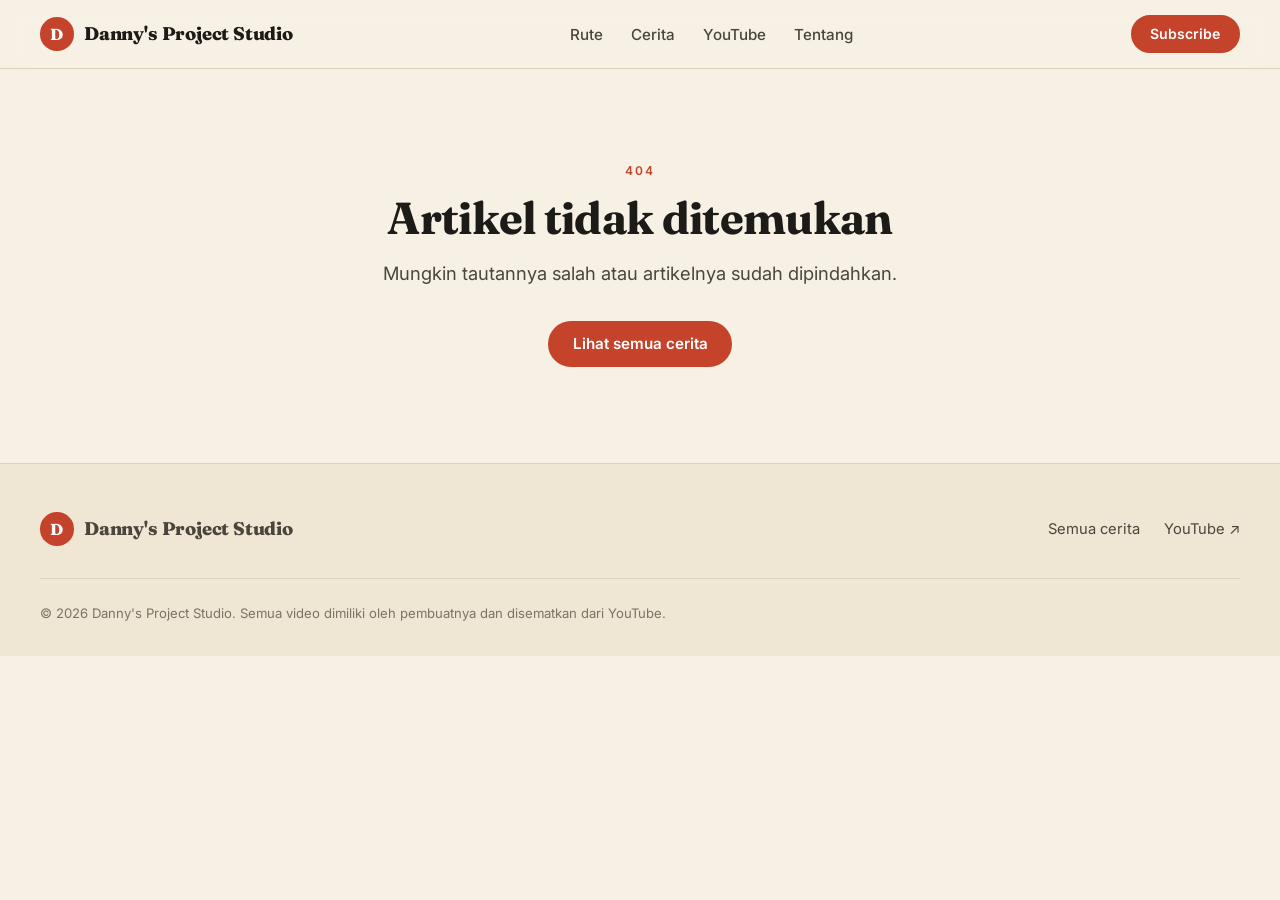
==== article.html @ 521af08e "Initial commit" ====
<!DOCTYPE html>
<html lang="id">
<head>
<meta charset="UTF-8">
<meta name="viewport" content="width=device-width, initial-scale=1.0">
<title>Artikel — Danny's Project Studio</title>
<meta name="description" content="Cerita perjalanan dari Danny's Project Studio.">
<meta property="og:type" content="article">
<meta property="og:title" content="Danny's Project Studio">
<meta property="og:description" content="Cerita perjalanan dari Danny's Project Studio.">
<meta property="og:image" content="">
<meta name="theme-color" content="#f7f1e5">
<link rel="preconnect" href="https://fonts.googleapis.com">
<link rel="preconnect" href="https://fonts.gstatic.com" crossorigin>
<link rel="stylesheet" href="https://fonts.googleapis.com/css2?family=Fraunces:ital,opsz,wght@0,9..144,400;0,9..144,600;0,9..144,700;0,9..144,800;1,9..144,600&family=Inter:wght@400;500;600&display=swap">
<link rel="stylesheet" href="assets/style.css">
</head>
<body data-page="article">

<header class="site-header">
  <div class="wrap nav">
    <a class="brand" href="index.html" aria-label="Danny's Project Studio, beranda">
      <span class="brand-mark">D</span>Danny's Project Studio
    </a>
    <button class="nav-toggle" type="button" aria-label="Buka menu" aria-expanded="false">
      <svg viewBox="0 0 24 24" fill="none" stroke="currentColor" stroke-width="2" stroke-linecap="round"><path d="M4 7h16M4 12h16M4 17h16"/></svg>
    </button>
    <ul class="nav-links">
      <li><a href="index.html#rute">Rute</a></li>
      <li><a href="index.html#cerita">Cerita</a></li>
      <li><a href="index.html#youtube">YouTube</a></li>
      <li><a href="index.html#tentang">Tentang</a></li>
    </ul>
    <a class="btn btn-primary nav-cta" href="https://www.youtube.com/@dannymamesahstudio?sub_confirmation=1" target="_blank" rel="noopener">Subscribe</a>
  </div>
</header>

<main id="article-root"></main>

<footer class="site-footer">
  <div class="wrap">
    <div class="footer-top">
      <a class="brand" href="index.html"><span class="brand-mark">D</span>Danny's Project Studio</a>
      <ul class="footer-links">
        <li><a href="index.html#cerita">Semua cerita</a></li>
        <li><a href="https://www.youtube.com/@dannymamesahstudio" target="_blank" rel="noopener">YouTube ↗</a></li>
      </ul>
    </div>
    <p class="footer-bottom">© <span id="year">2026</span> Danny's Project Studio. Semua video dimiliki oleh pembuatnya dan disematkan dari YouTube.</p>
  </div>
</footer>

<script src="assets/data.js"></script>
<script src="assets/app.js"></script>
</body>
</html>
---- assets/style.css ----
/* ============ TOKENS ============ */
:root {
  --paper: #f7f1e5;
  --paper-2: #efe6d3;
  --card: #fffaf0;
  --ink: #1d1b17;
  --ink-soft: #4b463d;
  --ink-mute: #7a7366;
  --line: #ddd2bb;
  --accent: #c4432a;
  --accent-dark: #9f321d;
  --teal: #1f4e4a;
  --radius: 14px;
  --shadow: 0 1px 2px rgba(40, 30, 10, .06), 0 12px 32px -12px rgba(40, 30, 10, .22);
  --serif: 'Fraunces', Georgia, serif;
  --sans: 'Inter', system-ui, -apple-system, 'Segoe UI', sans-serif;
  --ease: cubic-bezier(.22, 1, .36, 1);
}

* { margin: 0; padding: 0; box-sizing: border-box; }
html { scroll-behavior: smooth; }
body {
  background: var(--paper);
  color: var(--ink);
  font: 400 1rem/1.65 var(--sans);
  -webkit-font-smoothing: antialiased;
}
img { max-width: 100%; display: block; }
a { color: inherit; }
::selection { background: var(--accent); color: #fff; }
:focus-visible { outline: 3px solid var(--accent); outline-offset: 3px; border-radius: 4px; }

.wrap { width: min(1200px, 100% - 3rem); margin-inline: auto; }
.wrap-narrow { width: min(760px, 100% - 3rem); margin-inline: auto; }
.sr-only { position: absolute; width: 1px; height: 1px; overflow: hidden; clip: rect(0 0 0 0); white-space: nowrap; }

.eyebrow {
  font: 600 .75rem/1 var(--sans);
  letter-spacing: .18em;
  text-transform: uppercase;
  color: var(--accent);
}
.h-display {
  font: 800 clamp(2.4rem, 6.2vw, 4.8rem)/1.02 var(--serif);
  letter-spacing: -.02em;
}
.h-section {
  font: 700 clamp(1.8rem, 3.8vw, 2.8rem)/1.1 var(--serif);
  letter-spacing: -.015em;
}
.lead { font-size: 1.15rem; color: var(--ink-soft); max-width: 34rem; }

/* ============ BUTTONS ============ */
.btn {
  display: inline-flex; align-items: center; gap: .6rem;
  padding: .85rem 1.4rem;
  border-radius: 999px;
  font: 600 .95rem/1 var(--sans);
  text-decoration: none;
  border: 2px solid var(--ink);
  background: transparent; color: var(--ink);
  cursor: pointer;
  transition: background .25s var(--ease), color .25s var(--ease), border-color .25s var(--ease), transform .25s var(--ease);
}
.btn:hover { transform: translateY(-2px); }
.btn-primary { background: var(--accent); border-color: var(--accent); color: #fff; }
.btn-primary:hover { background: var(--accent-dark); border-color: var(--accent-dark); }
.btn-ghost:hover { background: var(--ink); color: var(--paper); }
.btn svg { width: 1.15em; height: 1.15em; flex: none; }

/* ============ HEADER ============ */
.site-header {
  position: sticky; top: 0; z-index: 50;
  background: color-mix(in srgb, var(--paper) 88%, transparent);
  backdrop-filter: blur(12px);
  border-bottom: 1px solid var(--line);
}
.nav { display: flex; align-items: center; justify-content: space-between; gap: 1rem; height: 4.25rem; }
.brand { display: flex; align-items: center; gap: .65rem; text-decoration: none; font: 800 1.15rem/1 var(--serif); letter-spacing: -.01em; }
.brand-mark {
  width: 2.1rem; height: 2.1rem; border-radius: 50%;
  background: var(--accent); color: #fff;
  display: grid; place-items: center;
  font: 800 1rem/1 var(--serif);
}
.nav-links { display: flex; align-items: center; gap: 1.75rem; list-style: none; }
.nav-links a { text-decoration: none; font-weight: 500; font-size: .95rem; color: var(--ink-soft); transition: color .2s; }
.nav-links a:hover { color: var(--accent); }
.nav-toggle { display: none; background: none; border: 0; padding: .5rem; cursor: pointer; color: var(--ink); }
.nav-toggle svg { width: 1.6rem; height: 1.6rem; }
.nav .btn { padding: .65rem 1.1rem; font-size: .88rem; }

@media (max-width: 820px) {
  .nav-toggle { display: block; }
  .nav .btn-primary.nav-cta { display: none; }
  .nav-links {
    position: absolute; top: 100%; left: 0; right: 0;
    flex-direction: column; align-items: stretch; gap: 0;
    background: var(--paper);
    border-bottom: 1px solid var(--line);
    padding: .5rem 1.5rem 1rem;
    display: none;
  }
  .nav-links.open { display: flex; }
  .nav-links a { display: block; padding: .85rem 0; border-bottom: 1px solid var(--line); }
  .nav-links li:last-child a { border: 0; }
}

/* ============ HERO ============ */
.hero { padding: clamp(2.5rem, 6vw, 5rem) 0 clamp(2.5rem, 5vw, 4rem); }
.hero-grid { display: grid; grid-template-columns: 1.05fr 1fr; gap: clamp(2rem, 5vw, 4.5rem); align-items: center; }
.hero h1 { margin: 1.1rem 0 1.4rem; }
.hero h1 em { font-style: italic; font-weight: 600; color: var(--accent); }
.hero-actions { display: flex; flex-wrap: wrap; gap: .85rem; margin-top: 2rem; }

.hero-card {
  position: relative; display: block; text-decoration: none;
  border-radius: 20px; overflow: hidden;
  box-shadow: var(--shadow);
  background: var(--ink);
  color: #fff;
}
.hero-card-img { aspect-ratio: 16 / 9; overflow: hidden; }
.hero-card img { width: 100%; height: 100%; object-fit: cover; transition: transform 1.2s var(--ease); }
.hero-card:hover img { transform: scale(1.05); }
.hero-card-body { padding: 1.4rem 1.6rem 1.6rem; }
.hero-card-body .tag { background: var(--accent); }
.hero-card-title { font: 700 clamp(1.3rem, 2.4vw, 1.75rem)/1.2 var(--serif); margin: .8rem 0 .5rem; }
.hero-card-meta { font-size: .85rem; opacity: .85; }
.hero-card .play { position: absolute; top: 1.25rem; right: 1.25rem; }
@media (max-width: 900px) {
  .hero-grid { grid-template-columns: 1fr; }
}

.play {
  width: 3.6rem; height: 3.6rem; border-radius: 50%;
  background: rgba(255,255,255,.94); color: var(--accent);
  display: grid; place-items: center;
  box-shadow: 0 6px 20px rgba(0,0,0,.3);
  transition: transform .3s var(--ease), background .3s;
}
.play svg { width: 1.4rem; height: 1.4rem; margin-left: 3px; }
a:hover > .play, .video-facade:hover .play, .card:hover .play { transform: scale(1.1); background: #fff; }

/* ============ MARQUEE ============ */
.marquee { border-block: 1px solid var(--line); background: var(--paper-2); overflow: hidden; padding: .9rem 0; }
.marquee-track { display: flex; gap: 2.5rem; width: max-content; animation: scroll 38s linear infinite; font: 600 1.05rem/1 var(--serif); font-style: italic; color: var(--ink-soft); }
.marquee-track span { display: inline-flex; align-items: center; gap: 2.5rem; white-space: nowrap; }
.marquee-track span::after { content: '✦'; color: var(--accent); font-style: normal; font-size: .8rem; }
@keyframes scroll { to { transform: translateX(-50%); } }

/* ============ SECTIONS ============ */
section { padding: clamp(3.5rem, 7vw, 6rem) 0; }
.section-head { display: flex; justify-content: space-between; align-items: flex-end; gap: 1.5rem; flex-wrap: wrap; margin-bottom: 2.5rem; }
.section-head .h-section { margin-top: .8rem; }
.section-head p { color: var(--ink-soft); max-width: 28rem; }

/* ============ ROUTES ============ */
.routes { display: grid; grid-template-columns: repeat(4, 1fr); gap: 1.1rem; }
.route {
  position: relative; border: 0; text-align: left; font: inherit; color: #fff;
  aspect-ratio: 3 / 4; border-radius: var(--radius); overflow: hidden;
  cursor: pointer; background: var(--ink); isolation: isolate;
}
.route img { position: absolute; inset: 0; width: 100%; height: 100%; object-fit: cover; z-index: -2; transition: transform .9s var(--ease); }
.route:hover img { transform: scale(1.07); }
.route::after { content: ''; position: absolute; inset: 0; z-index: -1; background: linear-gradient(to top, rgba(15,10,0,.94) 0%, rgba(15,10,0,.8) 32%, rgba(15,10,0,.05) 75%); }
.route-body { position: absolute; inset: auto 0 0 0; padding: 1.2rem; }
.route-count { font: 600 .72rem/1 var(--sans); letter-spacing: .14em; text-transform: uppercase; opacity: .85; }
.route-name { font: 700 1.5rem/1.1 var(--serif); margin: .4rem 0; }
.route-places { font-size: .88rem; opacity: .9; }
.route-blurb { font-size: .82rem; opacity: .75; margin-top: .5rem; max-height: 0; overflow: hidden; transition: max-height .4s var(--ease); }
.route:hover .route-blurb, .route:focus-visible .route-blurb { max-height: 6rem; }
@media (max-width: 960px) { .routes { grid-template-columns: repeat(2, 1fr); } }
@media (max-width: 480px) { .routes { grid-template-columns: 1fr; } .route { aspect-ratio: 16 / 10; } .route-blurb { max-height: 6rem; } }

/* ============ FILTERS ============ */
.filters { display: flex; flex-wrap: wrap; gap: .6rem; margin-bottom: 2rem; }
.chip {
  padding: .55rem 1.1rem; border-radius: 999px;
  border: 1.5px solid var(--line); background: transparent;
  font: 500 .9rem/1 var(--sans); color: var(--ink-soft); cursor: pointer;
  transition: all .2s var(--ease);
}
.chip:hover { border-color: var(--ink); color: var(--ink); }
.chip[aria-pressed="true"] { background: var(--ink); border-color: var(--ink); color: var(--paper); }

/* ============ CARDS ============ */
.grid { display: grid; grid-template-columns: repeat(3, 1fr); gap: 1.75rem 1.5rem; }
@media (max-width: 960px) { .grid { grid-template-columns: repeat(2, 1fr); } }
@media (max-width: 600px) { .grid { grid-template-columns: 1fr; } }

.card {
  display: flex; flex-direction: column; text-decoration: none;
  background: var(--card); border: 1px solid var(--line); border-radius: var(--radius);
  overflow: hidden;
  transition: transform .35s var(--ease), box-shadow .35s var(--ease);
}
.card:hover { transform: translateY(-5px); box-shadow: var(--shadow); }
.card-thumb { position: relative; aspect-ratio: 16 / 9; overflow: hidden; background: var(--paper-2); }
.card-thumb img { width: 100%; height: 100%; object-fit: cover; transition: transform .8s var(--ease); }
.card:hover .card-thumb img { transform: scale(1.06); }
.card-thumb .play { position: absolute; right: .9rem; bottom: .9rem; width: 2.8rem; height: 2.8rem; }
.card-thumb .play svg { width: 1.1rem; height: 1.1rem; }
.card-body { padding: 1.2rem 1.3rem 1.4rem; display: flex; flex-direction: column; gap: .6rem; flex: 1; }
.card-meta { display: flex; align-items: center; gap: .6rem; font-size: .8rem; color: var(--ink-mute); flex-wrap: wrap; }
.card-title { font: 700 1.2rem/1.25 var(--serif); letter-spacing: -.005em; }
.card:hover .card-title { color: var(--accent); }
.card-excerpt { font-size: .93rem; color: var(--ink-soft); display: -webkit-box; -webkit-line-clamp: 3; -webkit-box-orient: vertical; overflow: hidden; }
.card-more { margin-top: auto; padding-top: .4rem; font: 600 .88rem/1 var(--sans); color: var(--accent); }

.tag {
  display: inline-block; padding: .3rem .65rem; border-radius: 999px;
  font: 600 .68rem/1 var(--sans); letter-spacing: .1em; text-transform: uppercase;
  background: var(--teal); color: #fff;
}
.tag-soft { background: var(--paper-2); color: var(--ink-soft); }

.empty { color: var(--ink-mute); padding: 3rem 0; text-align: center; }

/* ============ YOUTUBE BAND ============ */
.yt-band { background: var(--teal); color: #f4efe1; }
.yt-band .eyebrow { color: #f0b9a6; }
.yt-grid { display: grid; grid-template-columns: 1fr 1.2fr; gap: clamp(2rem, 5vw, 4rem); align-items: center; }
.yt-grid p { color: #d3dcd6; margin: 1.1rem 0 1.8rem; max-width: 30rem; }
.yt-band .btn-ghost { border-color: #f4efe1; color: #f4efe1; }
.yt-band .btn-ghost:hover { background: #f4efe1; color: var(--teal); }
@media (max-width: 900px) { .yt-grid { grid-template-columns: 1fr; } }

/* ============ VIDEO FACADE ============ */
.video-wrap { border-radius: 16px; overflow: hidden; box-shadow: 0 20px 50px -20px rgba(0,0,0,.5); background: #000; aspect-ratio: 16 / 9; }
.video-facade { position: relative; width: 100%; height: 100%; border: 0; padding: 0; cursor: pointer; background: #000; display: block; }
.video-facade img { width: 100%; height: 100%; object-fit: cover; opacity: .92; transition: opacity .3s; }
.video-facade:hover img { opacity: 1; }
.video-facade .play { position: absolute; top: 50%; left: 50%; translate: -50% -50%; width: 4.6rem; height: 4.6rem; background: var(--accent); color: #fff; }
.video-facade:hover .play { background: var(--accent-dark); }
.video-wrap iframe { width: 100%; height: 100%; border: 0; display: block; }

/* ============ ABOUT ============ */
.about-grid { display: grid; grid-template-columns: 1fr 1.1fr; gap: clamp(2rem, 5vw, 4rem); align-items: start; }
.about-grid p { color: var(--ink-soft); margin-top: 1.2rem; }
.topics { display: flex; flex-wrap: wrap; gap: .6rem; margin-top: 1.8rem; }
.topics .tag { background: transparent; color: var(--ink); border: 1.5px solid var(--ink); padding: .5rem .9rem; font-size: .74rem; }
@media (max-width: 860px) { .about-grid { grid-template-columns: 1fr; } }

/* ============ FOOTER ============ */
.site-footer { border-top: 1px solid var(--line); background: var(--paper-2); padding: 3rem 0 2rem; font-size: .92rem; color: var(--ink-soft); }
.footer-top { display: flex; justify-content: space-between; align-items: center; gap: 1.5rem; flex-wrap: wrap; padding-bottom: 2rem; border-bottom: 1px solid var(--line); }
.footer-links { display: flex; gap: 1.5rem; list-style: none; flex-wrap: wrap; }
.footer-links a { text-decoration: none; }
.footer-links a:hover { color: var(--accent); }
.footer-bottom { padding-top: 1.5rem; font-size: .82rem; color: var(--ink-mute); }

/* ============ ARTICLE PAGE ============ */
.article-head { padding: clamp(2rem, 5vw, 3.5rem) 0 1.5rem; }
.crumbs { font-size: .85rem; color: var(--ink-mute); margin-bottom: 1.4rem; }
.crumbs a { text-decoration: none; }
.crumbs a:hover { color: var(--accent); }
.article-head h1 { font: 800 clamp(2rem, 5vw, 3.4rem)/1.08 var(--serif); letter-spacing: -.02em; margin: 1rem 0 1.2rem; }
.article-meta { display: flex; flex-wrap: wrap; align-items: center; gap: .6rem 1rem; font-size: .9rem; color: var(--ink-mute); }
.article-video { margin: 1.5rem auto 0; width: min(1000px, 100% - 3rem); }
.article-body { padding: 2.5rem 0 1rem; }
.article-body p { font-size: 1.12rem; line-height: 1.8; color: var(--ink-soft); margin-bottom: 1.4rem; }
.article-body p:first-child::first-letter {
  float: left; font: 800 4.2rem/.85 var(--serif); color: var(--accent);
  padding: .35rem .6rem 0 0;
}
.article-cta { margin: 2rem 0 0; padding: 1.6rem; background: var(--card); border: 1px solid var(--line); border-radius: var(--radius); display: flex; justify-content: space-between; align-items: center; gap: 1rem; flex-wrap: wrap; }
.article-cta strong { font: 700 1.15rem/1.3 var(--serif); display: block; }
.article-cta span { font-size: .9rem; color: var(--ink-mute); }

.pager { display: grid; grid-template-columns: 1fr 1fr; gap: 1rem; margin-top: 3rem; }
.pager a { display: block; padding: 1.1rem 1.3rem; border: 1px solid var(--line); border-radius: var(--radius); text-decoration: none; background: var(--card); transition: border-color .2s, transform .2s var(--ease); }
.pager a:hover { border-color: var(--accent); transform: translateY(-2px); }
.pager small { display: block; font: 600 .7rem/1 var(--sans); letter-spacing: .14em; text-transform: uppercase; color: var(--ink-mute); margin-bottom: .45rem; }
.pager strong { font: 700 1rem/1.3 var(--serif); }
.pager .next { text-align: right; grid-column: 2; }
@media (max-width: 600px) { .pager { grid-template-columns: 1fr; } .pager .next { grid-column: 1; } }

/* ============ REVEAL ============ */
.reveal { opacity: 0; transform: translateY(24px); transition: opacity .8s var(--ease), transform .8s var(--ease); }
.reveal.in { opacity: 1; transform: none; }

@media (prefers-reduced-motion: reduce) {
  html { scroll-behavior: auto; }
  *, *::before, *::after { animation: none !important; transition-duration: .01ms !important; }
  .reveal { opacity: 1; transform: none; }
}
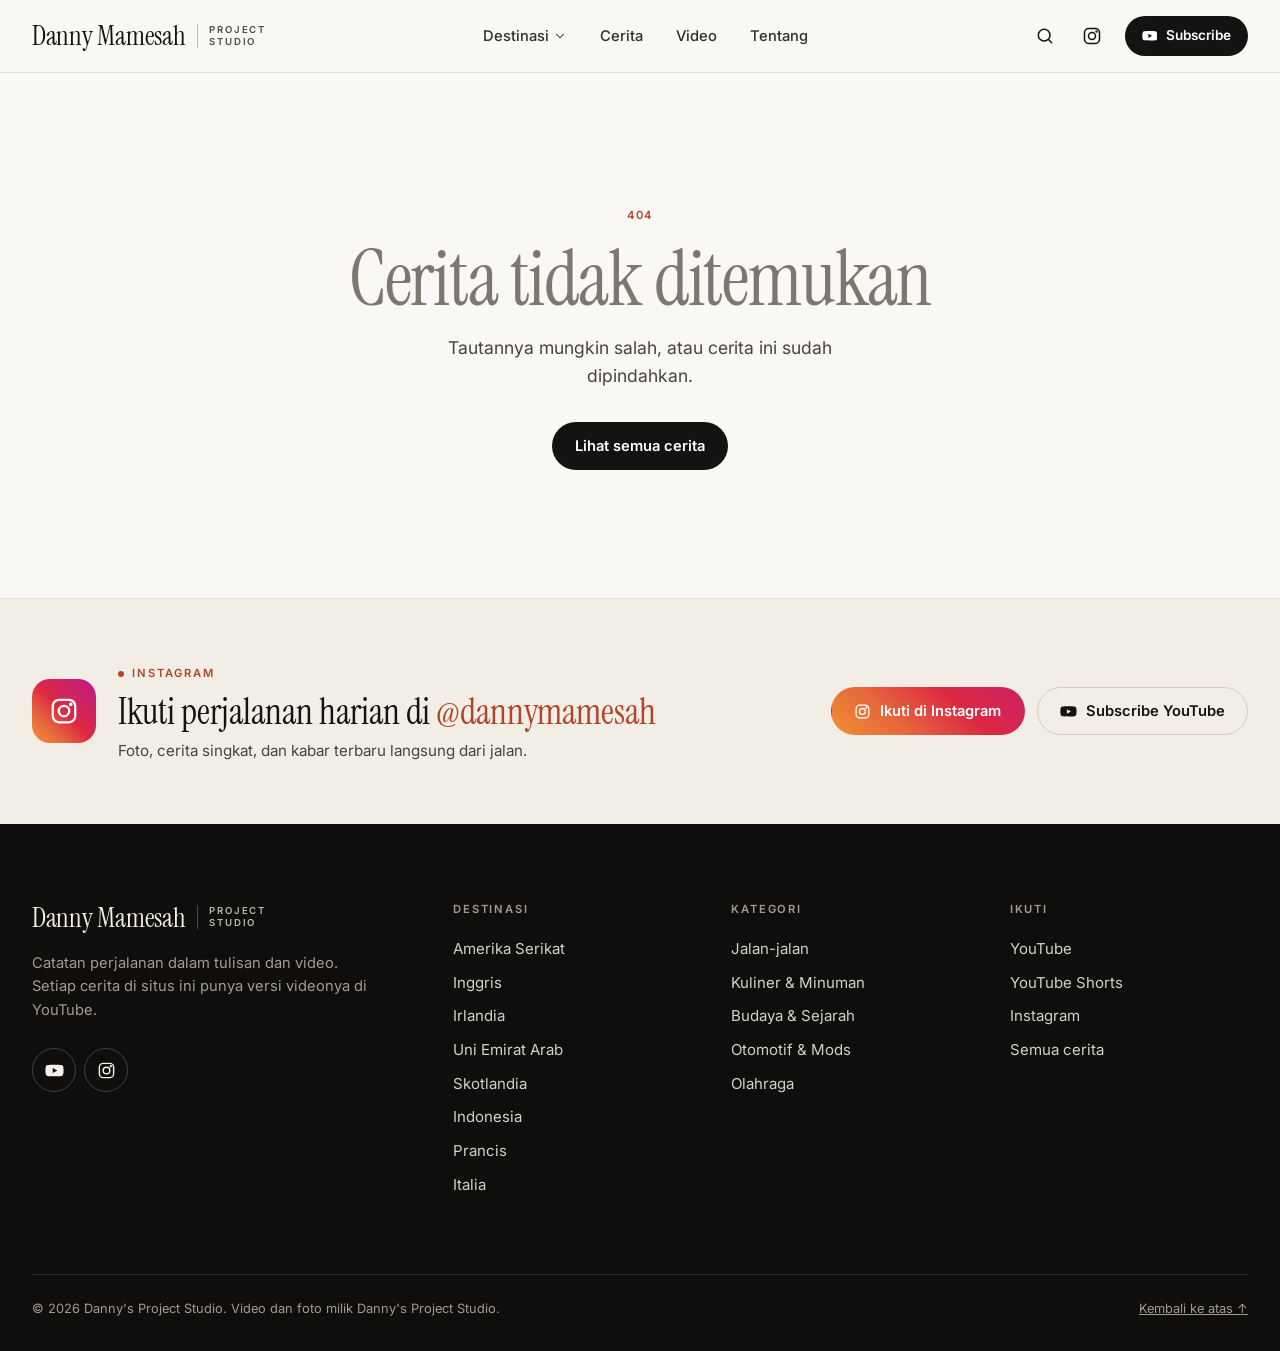
==== commit 60939cb5: "gasss" ====
--- a/article.html
+++ b/article.html
@@ -2,54 +2,28 @@
 <html lang="id">
 <head>
 <meta charset="UTF-8">
-<meta name="viewport" content="width=device-width, initial-scale=1.0">
-<title>Artikel — Danny's Project Studio</title>
-<meta name="description" content="Cerita perjalanan dari Danny's Project Studio.">
+<meta name="viewport" content="width=device-width, initial-scale=1">
+<title>Cerita · Danny Mamesah</title>
+<meta name="description" content="Cerita perjalanan Danny Mamesah.">
 <meta property="og:type" content="article">
-<meta property="og:title" content="Danny's Project Studio">
-<meta property="og:description" content="Cerita perjalanan dari Danny's Project Studio.">
+<meta property="og:site_name" content="Danny Mamesah">
+<meta property="og:title" content="Danny Mamesah">
+<meta property="og:description" content="Cerita perjalanan Danny Mamesah.">
 <meta property="og:image" content="">
-<meta name="theme-color" content="#f7f1e5">
+<meta name="twitter:card" content="summary_large_image">
+<meta name="theme-color" content="#faf8f4">
+<link rel="icon" href="assets/favicon.svg" type="image/svg+xml">
 <link rel="preconnect" href="https://fonts.googleapis.com">
 <link rel="preconnect" href="https://fonts.gstatic.com" crossorigin>
-<link rel="stylesheet" href="https://fonts.googleapis.com/css2?family=Fraunces:ital,opsz,wght@0,9..144,400;0,9..144,600;0,9..144,700;0,9..144,800;1,9..144,600&family=Inter:wght@400;500;600&display=swap">
+<link rel="preconnect" href="https://i.ytimg.com">
+<link rel="stylesheet" href="https://fonts.googleapis.com/css2?family=Instrument+Serif:ital@0;1&family=Inter:wght@400;500;600;700&family=Newsreader:ital,opsz,wght@0,6..72,400;0,6..72,500;1,6..72,400&display=swap">
 <link rel="stylesheet" href="assets/style.css">
 </head>
-<body data-page="article">
-
-<header class="site-header">
-  <div class="wrap nav">
-    <a class="brand" href="index.html" aria-label="Danny's Project Studio, beranda">
-      <span class="brand-mark">D</span>Danny's Project Studio
-    </a>
-    <button class="nav-toggle" type="button" aria-label="Buka menu" aria-expanded="false">
-      <svg viewBox="0 0 24 24" fill="none" stroke="currentColor" stroke-width="2" stroke-linecap="round"><path d="M4 7h16M4 12h16M4 17h16"/></svg>
-    </button>
-    <ul class="nav-links">
-      <li><a href="index.html#rute">Rute</a></li>
-      <li><a href="index.html#cerita">Cerita</a></li>
-      <li><a href="index.html#youtube">YouTube</a></li>
-      <li><a href="index.html#tentang">Tentang</a></li>
-    </ul>
-    <a class="btn btn-primary nav-cta" href="https://www.youtube.com/@dannymamesahstudio?sub_confirmation=1" target="_blank" rel="noopener">Subscribe</a>
-  </div>
-</header>
-
-<main id="article-root"></main>
-
-<footer class="site-footer">
-  <div class="wrap">
-    <div class="footer-top">
-      <a class="brand" href="index.html"><span class="brand-mark">D</span>Danny's Project Studio</a>
-      <ul class="footer-links">
-        <li><a href="index.html#cerita">Semua cerita</a></li>
-        <li><a href="https://www.youtube.com/@dannymamesahstudio" target="_blank" rel="noopener">YouTube ↗</a></li>
-      </ul>
-    </div>
-    <p class="footer-bottom">© <span id="year">2026</span> Danny's Project Studio. Semua video dimiliki oleh pembuatnya dan disematkan dari YouTube.</p>
-  </div>
-</footer>
-
+<body data-page="article" id="top">
+<header id="site-header" class="site-header"></header>
+<main id="main"></main>
+<footer id="site-footer"></footer>
+<noscript><p style="padding:2rem;text-align:center">Situs ini membutuhkan JavaScript untuk menampilkan cerita dan video.</p></noscript>
 <script src="assets/data.js"></script>
 <script src="assets/app.js"></script>
 </body>
--- a/assets/style.css
+++ b/assets/style.css
@@ -1,284 +1,681 @@
-/* ============ TOKENS ============ */
+/* =====================================================================
+   Danny Mamesah · Project Studio — design system
+   ===================================================================== */
+
 :root {
-  --paper: #f7f1e5;
-  --paper-2: #efe6d3;
-  --card: #fffaf0;
-  --ink: #1d1b17;
-  --ink-soft: #4b463d;
-  --ink-mute: #7a7366;
-  --line: #ddd2bb;
-  --accent: #c4432a;
-  --accent-dark: #9f321d;
-  --teal: #1f4e4a;
-  --radius: 14px;
-  --shadow: 0 1px 2px rgba(40, 30, 10, .06), 0 12px 32px -12px rgba(40, 30, 10, .22);
-  --serif: 'Fraunces', Georgia, serif;
-  --sans: 'Inter', system-ui, -apple-system, 'Segoe UI', sans-serif;
+  --bg: #faf8f4;
+  --bg-2: #f2eee6;
+  --surface: #ffffff;
+  --ink: #141311;
+  --ink-2: #47443f;
+  --ink-3: #7c7870;
+  --line: #e6e1d7;
+  --line-2: #d5cfc2;
+  --accent: #b3432a;
+  --accent-ink: #8f331f;
+  --night: #0f0e0d;
+  --night-2: #1b1a18;
+  --night-ink: #f3f0e9;
+  --night-mute: #a19c92;
+
+  --display: 'Instrument Serif', 'Times New Roman', serif;
+  --text-serif: 'Newsreader', Georgia, serif;
+  --sans: 'Inter', system-ui, -apple-system, 'Segoe UI', Roboto, sans-serif;
+
+  --maxw: 1240px;
+  --gutter: clamp(1rem, 4vw, 2rem);
+  --edge: max(var(--gutter), calc((100% - var(--maxw)) / 2));
+  --r: 14px;
+  --r-sm: 10px;
+  --header-h: 72px;
   --ease: cubic-bezier(.22, 1, .36, 1);
-}
-
-* { margin: 0; padding: 0; box-sizing: border-box; }
-html { scroll-behavior: smooth; }
+  --shadow-lg: 0 24px 60px -24px rgba(20, 16, 8, .35);
+  color-scheme: light;
+}
+
+*, *::before, *::after { box-sizing: border-box; margin: 0; padding: 0; }
+html { scroll-behavior: smooth; -webkit-text-size-adjust: 100%; }
 body {
-  background: var(--paper);
+  background: var(--bg);
   color: var(--ink);
-  font: 400 1rem/1.65 var(--sans);
+  font: 400 1rem/1.6 var(--sans);
   -webkit-font-smoothing: antialiased;
-}
-img { max-width: 100%; display: block; }
+  text-rendering: optimizeLegibility;
+  overflow-x: hidden;
+}
+img { display: block; max-width: 100%; }
 a { color: inherit; }
+button { font: inherit; color: inherit; }
+ul { list-style: none; }
 ::selection { background: var(--accent); color: #fff; }
-:focus-visible { outline: 3px solid var(--accent); outline-offset: 3px; border-radius: 4px; }
-
-.wrap { width: min(1200px, 100% - 3rem); margin-inline: auto; }
-.wrap-narrow { width: min(760px, 100% - 3rem); margin-inline: auto; }
+:focus-visible { outline: 2px solid var(--accent); outline-offset: 3px; border-radius: 6px; }
+
+.wrap { width: min(var(--maxw), 100% - 2 * var(--gutter)); margin-inline: auto; }
 .sr-only { position: absolute; width: 1px; height: 1px; overflow: hidden; clip: rect(0 0 0 0); white-space: nowrap; }
-
-.eyebrow {
-  font: 600 .75rem/1 var(--sans);
-  letter-spacing: .18em;
-  text-transform: uppercase;
+.skip-link {
+  position: absolute; left: 1rem; top: -100px; z-index: 100;
+  background: var(--ink); color: #fff; padding: .7rem 1rem; border-radius: 8px; text-decoration: none;
+}
+.skip-link:focus { top: 1rem; }
+.icon { width: 1.15em; height: 1.15em; flex: none; }
+
+/* ---------- type ---------- */
+.kicker {
+  display: inline-flex; align-items: center; gap: .5rem;
+  font: 600 .7rem/1 var(--sans);
+  letter-spacing: .16em; text-transform: uppercase;
   color: var(--accent);
-}
-.h-display {
-  font: 800 clamp(2.4rem, 6.2vw, 4.8rem)/1.02 var(--serif);
-  letter-spacing: -.02em;
-}
-.h-section {
-  font: 700 clamp(1.8rem, 3.8vw, 2.8rem)/1.1 var(--serif);
-  letter-spacing: -.015em;
-}
-.lead { font-size: 1.15rem; color: var(--ink-soft); max-width: 34rem; }
-
-/* ============ BUTTONS ============ */
+  text-decoration: none;
+}
+.kicker-dot::before { content: ''; width: 6px; height: 6px; border-radius: 50%; background: currentColor; }
+.section-title {
+  font: 400 clamp(2.1rem, 4.2vw, 3.5rem)/1.02 var(--display);
+  letter-spacing: -.01em;
+  text-wrap: balance;
+}
+.section-title em { font-style: italic; color: var(--accent); }
+.lede { font-size: 1.1rem; line-height: 1.6; color: var(--ink-2); }
+.meta {
+  display: flex; flex-wrap: wrap; align-items: center; gap: .3rem .55rem;
+  font-size: .8rem; color: var(--ink-3);
+}
+.meta .dot::before { content: '·'; }
+
+/* ---------- buttons ---------- */
 .btn {
-  display: inline-flex; align-items: center; gap: .6rem;
-  padding: .85rem 1.4rem;
-  border-radius: 999px;
-  font: 600 .95rem/1 var(--sans);
-  text-decoration: none;
-  border: 2px solid var(--ink);
-  background: transparent; color: var(--ink);
-  cursor: pointer;
-  transition: background .25s var(--ease), color .25s var(--ease), border-color .25s var(--ease), transform .25s var(--ease);
-}
-.btn:hover { transform: translateY(-2px); }
-.btn-primary { background: var(--accent); border-color: var(--accent); color: #fff; }
-.btn-primary:hover { background: var(--accent-dark); border-color: var(--accent-dark); }
-.btn-ghost:hover { background: var(--ink); color: var(--paper); }
-.btn svg { width: 1.15em; height: 1.15em; flex: none; }
-
-/* ============ HEADER ============ */
+  display: inline-flex; align-items: center; justify-content: center; gap: .55rem;
+  height: 48px; padding: 0 1.4rem;
+  border-radius: 999px; border: 1px solid transparent;
+  font: 600 .92rem/1 var(--sans);
+  text-decoration: none; white-space: nowrap; cursor: pointer;
+  transition: background-color .25s var(--ease), color .25s var(--ease), border-color .25s var(--ease), transform .25s var(--ease);
+}
+.btn:active { transform: translateY(1px); }
+.btn-sm { height: 40px; padding: 0 1rem; font-size: .85rem; }
+.btn-dark { background: var(--ink); color: #fff; }
+.btn-dark:hover { background: var(--accent); }
+.btn-light { background: #fff; color: var(--ink); }
+.btn-light:hover { background: #ece6da; }
+.btn-outline { border-color: var(--line-2); background: transparent; color: var(--ink); }
+.btn-outline:hover { border-color: var(--ink); }
+.btn-outline-light { border-color: rgba(255,255,255,.45); color: #fff; background: rgba(255,255,255,.04); }
+.btn-outline-light:hover { background: rgba(255,255,255,.14); border-color: #fff; }
+.btn-yt { background: #e62117; color: #fff; }
+.btn-yt:hover { background: #c4150c; }
+.btn-block { width: 100%; }
+.btn-ig { color: #fff; background: linear-gradient(45deg, #f09433 0%, #e6683c 25%, #dc2743 50%, #cc2366 75%, #bc1888 100%); background-size: 140% 140%; background-position: 0 50%; transition: background-position .4s var(--ease), transform .25s var(--ease); }
+.btn-ig:hover { background-position: 100% 50%; }
+
+.icon-btn {
+  width: 42px; height: 42px; border-radius: 50%;
+  display: inline-grid; place-items: center;
+  background: transparent; border: 1px solid transparent; cursor: pointer;
+  transition: background-color .2s, border-color .2s;
+}
+.icon-btn:hover { background: color-mix(in srgb, currentColor 9%, transparent); }
+.icon-btn .icon { width: 20px; height: 20px; }
+
+.link-arrow {
+  display: inline-flex; align-items: center; gap: .45rem;
+  font: 600 .9rem/1 var(--sans); text-decoration: none; white-space: nowrap;
+}
+.link-arrow .icon { transition: transform .3s var(--ease); }
+.link-arrow:hover .icon { transform: translateX(4px); }
+
+/* ---------- header ---------- */
 .site-header {
-  position: sticky; top: 0; z-index: 50;
-  background: color-mix(in srgb, var(--paper) 88%, transparent);
-  backdrop-filter: blur(12px);
+  position: sticky; top: 0; z-index: 60;
+  color: var(--ink);
+  background: rgba(250, 248, 244, .9);
+  -webkit-backdrop-filter: saturate(1.4) blur(14px);
+  backdrop-filter: saturate(1.4) blur(14px);
   border-bottom: 1px solid var(--line);
-}
-.nav { display: flex; align-items: center; justify-content: space-between; gap: 1rem; height: 4.25rem; }
-.brand { display: flex; align-items: center; gap: .65rem; text-decoration: none; font: 800 1.15rem/1 var(--serif); letter-spacing: -.01em; }
-.brand-mark {
-  width: 2.1rem; height: 2.1rem; border-radius: 50%;
-  background: var(--accent); color: #fff;
-  display: grid; place-items: center;
-  font: 800 1rem/1 var(--serif);
-}
-.nav-links { display: flex; align-items: center; gap: 1.75rem; list-style: none; }
-.nav-links a { text-decoration: none; font-weight: 500; font-size: .95rem; color: var(--ink-soft); transition: color .2s; }
-.nav-links a:hover { color: var(--accent); }
-.nav-toggle { display: none; background: none; border: 0; padding: .5rem; cursor: pointer; color: var(--ink); }
-.nav-toggle svg { width: 1.6rem; height: 1.6rem; }
-.nav .btn { padding: .65rem 1.1rem; font-size: .88rem; }
-
-@media (max-width: 820px) {
-  .nav-toggle { display: block; }
-  .nav .btn-primary.nav-cta { display: none; }
-  .nav-links {
-    position: absolute; top: 100%; left: 0; right: 0;
-    flex-direction: column; align-items: stretch; gap: 0;
-    background: var(--paper);
-    border-bottom: 1px solid var(--line);
-    padding: .5rem 1.5rem 1rem;
-    display: none;
-  }
-  .nav-links.open { display: flex; }
-  .nav-links a { display: block; padding: .85rem 0; border-bottom: 1px solid var(--line); }
-  .nav-links li:last-child a { border: 0; }
-}
-
-/* ============ HERO ============ */
-.hero { padding: clamp(2.5rem, 6vw, 5rem) 0 clamp(2.5rem, 5vw, 4rem); }
-.hero-grid { display: grid; grid-template-columns: 1.05fr 1fr; gap: clamp(2rem, 5vw, 4.5rem); align-items: center; }
-.hero h1 { margin: 1.1rem 0 1.4rem; }
-.hero h1 em { font-style: italic; font-weight: 600; color: var(--accent); }
-.hero-actions { display: flex; flex-wrap: wrap; gap: .85rem; margin-top: 2rem; }
-
-.hero-card {
-  position: relative; display: block; text-decoration: none;
-  border-radius: 20px; overflow: hidden;
-  box-shadow: var(--shadow);
-  background: var(--ink);
-  color: #fff;
-}
-.hero-card-img { aspect-ratio: 16 / 9; overflow: hidden; }
-.hero-card img { width: 100%; height: 100%; object-fit: cover; transition: transform 1.2s var(--ease); }
-.hero-card:hover img { transform: scale(1.05); }
-.hero-card-body { padding: 1.4rem 1.6rem 1.6rem; }
-.hero-card-body .tag { background: var(--accent); }
-.hero-card-title { font: 700 clamp(1.3rem, 2.4vw, 1.75rem)/1.2 var(--serif); margin: .8rem 0 .5rem; }
-.hero-card-meta { font-size: .85rem; opacity: .85; }
-.hero-card .play { position: absolute; top: 1.25rem; right: 1.25rem; }
+  transition: background-color .35s var(--ease), color .35s var(--ease), border-color .35s var(--ease);
+}
+.site-header.is-overlay { position: fixed; left: 0; right: 0; background: transparent; border-color: transparent; color: #fff; -webkit-backdrop-filter: none; backdrop-filter: none; }
+.site-header.is-overlay::before {
+  content: ''; position: absolute; inset: 0 0 -48px; z-index: -1; pointer-events: none;
+  background: linear-gradient(rgba(0,0,0,.5), transparent);
+  transition: opacity .35s;
+}
+.site-header.is-overlay.is-solid {
+  background: rgba(250, 248, 244, .92); color: var(--ink); border-color: var(--line);
+  -webkit-backdrop-filter: saturate(1.4) blur(14px); backdrop-filter: saturate(1.4) blur(14px);
+}
+.site-header.is-overlay.is-solid::before { opacity: 0; }
+
+.header-inner { display: flex; align-items: center; gap: 1.5rem; height: var(--header-h); }
+.wordmark { display: inline-flex; align-items: center; gap: .7rem; text-decoration: none; color: inherit; flex: none; }
+.wordmark-name { font: 400 1.7rem/1 var(--display); letter-spacing: -.01em; }
+.wordmark-tag {
+  font: 600 .6rem/1.25 var(--sans); letter-spacing: .2em; text-transform: uppercase;
+  padding-left: .7rem; border-left: 1px solid color-mix(in srgb, currentColor 35%, transparent);
+  opacity: .75;
+}
+
+.main-nav { flex: 1; display: flex; justify-content: center; }
+.main-nav > ul { display: flex; gap: .15rem; }
+.nav-link {
+  display: inline-flex; align-items: center; gap: .3rem;
+  height: 40px; padding: 0 .95rem; border-radius: 999px;
+  font: 500 .92rem/1 var(--sans); text-decoration: none;
+  background: none; border: 0; cursor: pointer; opacity: .88;
+  transition: background-color .2s, opacity .2s;
+}
+.nav-link:hover, .nav-link[aria-expanded="true"] { opacity: 1; background: color-mix(in srgb, currentColor 9%, transparent); }
+.nav-link .icon { width: 14px; height: 14px; transition: transform .25s var(--ease); }
+.nav-link[aria-expanded="true"] .icon { transform: rotate(180deg); }
+
+.has-menu { position: relative; }
+.mega {
+  position: absolute; top: calc(100% + 12px); left: 50%;
+  width: 600px; padding: .75rem;
+  background: var(--surface); color: var(--ink);
+  border: 1px solid var(--line); border-radius: 18px; box-shadow: var(--shadow-lg);
+  display: grid; grid-template-columns: 1fr 1fr; gap: .15rem;
+  opacity: 0; visibility: hidden; transform: translate(-50%, 8px);
+  transition: opacity .25s var(--ease), transform .25s var(--ease), visibility .25s;
+}
+.mega::before { content: ''; position: absolute; left: 0; right: 0; top: -14px; height: 14px; }
+.has-menu.open .mega { opacity: 1; visibility: visible; transform: translate(-50%, 0); }
+.mega-item { display: flex; align-items: center; gap: .8rem; padding: .55rem; border-radius: 12px; text-decoration: none; transition: background-color .2s; }
+.mega-item:hover { background: var(--bg-2); }
+.mega-item img { width: 48px; height: 48px; border-radius: 10px; object-fit: cover; flex: none; background: var(--bg-2); }
+.mega-item strong { display: block; font: 600 .92rem/1.2 var(--sans); }
+.mega-item span { font-size: .78rem; color: var(--ink-3); }
+.mega-foot { grid-column: 1 / -1; display: flex; justify-content: space-between; align-items: center; margin-top: .4rem; padding: .85rem .6rem .35rem; border-top: 1px solid var(--line); font-size: .85rem; color: var(--ink-3); }
+
+.header-actions { display: flex; align-items: center; gap: .35rem; flex: none; }
+.header-actions .btn-sub { margin-left: .35rem; }
+.site-header.is-overlay:not(.is-solid) .btn-sub { background: #fff; color: var(--ink); }
+.site-header.is-overlay:not(.is-solid) .btn-sub:hover { background: #ece6da; }
+.menu-btn { display: none; }
+
+@media (max-width: 960px) {
+  .main-nav { display: none; }
+  .menu-btn { display: inline-grid; }
+  .header-actions { margin-left: auto; }
+}
+@media (max-width: 560px) {
+  .header-actions .btn-sub, .header-actions .ig-link { display: none; }
+  .wordmark-tag { display: none; }
+  .wordmark-name { font-size: 1.55rem; }
+}
+
+/* ---------- media (images) ---------- */
+.media { position: relative; overflow: hidden; background: #1e1c19; isolation: isolate; }
+.media-img { width: 100%; height: 100%; object-fit: cover; transition: transform 1.1s var(--ease); }
+.media.is-v .media-bg {
+  position: absolute; inset: 0; width: 100%; height: 100%; object-fit: cover; z-index: -1;
+  transform: scale(3.4); filter: blur(22px) brightness(.62) saturate(1.2);
+}
+.media.is-v .media-img { width: auto; height: 100%; aspect-ratio: 9 / 16; margin-inline: auto; }
+/* crop the channel watermark (top-right) out of YouTube stills */
+.media.is-still .media-img { transform: scale(1.12); transform-origin: 0 100%; }
+.card:hover .media.is-still .media-img,
+.story-lead:hover .media.is-still .media-img,
+.story-row:hover .media.is-still .media-img { transform: scale(1.17); }
+.facade .media.is-still .media-img, .pl-item .media.is-still .media-img { transform: scale(1.18); }
+.badge-time {
+  position: absolute; right: .65rem; bottom: .65rem; z-index: 2;
+  display: inline-flex; align-items: center; gap: .3rem;
+  padding: .35rem .5rem .35rem .45rem; border-radius: 6px;
+  background: rgba(10, 9, 8, .72); color: #fff;
+  font: 600 .72rem/1 var(--sans); letter-spacing: .02em;
+  -webkit-backdrop-filter: blur(4px); backdrop-filter: blur(4px);
+}
+.badge-time .icon { width: 10px; height: 10px; }
+
+/* ---------- hero ---------- */
+.hero {
+  position: relative; isolation: isolate; overflow: hidden;
+  min-height: min(94vh, 900px);
+  display: flex; align-items: flex-end;
+  background: var(--night); color: #fff;
+}
+.hero-media { position: absolute; inset: 0; z-index: -2; }
+.hero-media img { width: 100%; height: 100%; object-fit: cover; animation: hero-zoom 14s var(--ease) both; }
+@keyframes hero-zoom { from { transform: scale(1.08); } to { transform: scale(1); } }
+.hero-media.is-still img { transform: scale(1.22); transform-origin: 12% 100%; animation-name: hero-zoom-still; }
+@keyframes hero-zoom-still { from { transform: scale(1.3); } to { transform: scale(1.22); } }
+.hero::after {
+  content: ''; position: absolute; inset: 0; z-index: -1;
+  background:
+    linear-gradient(to top, rgba(10, 8, 5, .9) 0%, rgba(10, 8, 5, .5) 38%, rgba(10, 8, 5, .08) 68%),
+    linear-gradient(to right, rgba(10, 8, 5, .45), transparent 60%);
+}
+.hero-content { padding: calc(var(--header-h) + 4rem) 0 clamp(3rem, 7vh, 5rem); }
+.hero-inner { max-width: 840px; }
+.hero .kicker { color: #fff; opacity: .9; }
+.hero .kicker-dot::before { background: var(--accent); }
+.hero-title {
+  font: 400 clamp(2.8rem, 6.6vw, 5.8rem)/.98 var(--display);
+  letter-spacing: -.015em; margin: 1.1rem 0 1.25rem; text-wrap: balance;
+}
+.hero-dek { font-size: clamp(1.02rem, 1.4vw, 1.2rem); line-height: 1.55; color: rgba(255,255,255,.86); max-width: 38rem; }
+.hero-meta { margin-top: 1.1rem; font-size: .85rem; color: rgba(255,255,255,.72); display: flex; gap: .55rem; flex-wrap: wrap; }
+.hero-actions { display: flex; flex-wrap: wrap; gap: .75rem; margin-top: 2rem; }
+
+
+/* ---------- sections ---------- */
+.section { padding: clamp(4rem, 8vw, 7rem) 0; }
+.section-alt { background: var(--bg-2); }
+.section-head {
+  display: flex; align-items: flex-end; justify-content: space-between; gap: 1.5rem 2rem; flex-wrap: wrap;
+  margin-bottom: clamp(2rem, 4vw, 3rem);
+}
+.section-head .section-title { margin-top: .8rem; }
+.section-head-side { display: flex; align-items: center; gap: 1rem; }
+.section-head p.lede { max-width: 30rem; }
+
+/* ---------- story cards ---------- */
+.card, .story-lead, .story-row { display: block; text-decoration: none; color: inherit; }
+.card .media { aspect-ratio: 3 / 2; border-radius: var(--r); }
+.card-body { padding-top: 1.1rem; display: flex; flex-direction: column; gap: .55rem; }
+.card-title { font: 400 1.6rem/1.1 var(--display); letter-spacing: -.005em; text-wrap: balance; }
+.card-title span, .u-line span {
+  background: linear-gradient(currentColor, currentColor) 0 100% / 0 1px no-repeat;
+  transition: background-size .45s var(--ease);
+}
+.card:hover .card-title span, .story-lead:hover .card-title span, .story-row:hover .card-title span { background-size: 100% 1px; }
+.card:hover .media-img, .story-lead:hover .media-img, .story-row:hover .media-img, .dest:hover img { transform: scale(1.045); }
+.card-dek { font-size: .95rem; color: var(--ink-2); display: -webkit-box; -webkit-line-clamp: 2; -webkit-box-orient: vertical; overflow: hidden; }
+
+.latest { display: grid; grid-template-columns: minmax(0, 1.5fr) minmax(0, 1fr); gap: clamp(2rem, 4vw, 3.5rem); }
+.story-lead .media { aspect-ratio: 3 / 2; border-radius: var(--r); }
+.story-lead .card-title { font-size: clamp(2rem, 3.1vw, 2.75rem); line-height: 1.04; }
+.story-lead .card-dek { font-size: 1.05rem; -webkit-line-clamp: 3; max-width: 40rem; }
+.story-list { display: flex; flex-direction: column; }
+.story-row { display: grid; grid-template-columns: 140px minmax(0, 1fr); gap: 1.15rem; padding: 1.35rem 0; border-top: 1px solid var(--line); }
+.story-row:first-child { border-top: 0; padding-top: 0; }
+.story-row .media { aspect-ratio: 1 / 1; border-radius: var(--r-sm); }
+.story-row .card-body { padding-top: .1rem; gap: .45rem; }
+.story-row .card-title { font-size: 1.35rem; line-height: 1.12; }
+.story-row .badge-time { right: .4rem; bottom: .4rem; }
 @media (max-width: 900px) {
-  .hero-grid { grid-template-columns: 1fr; }
-}
-
-.play {
-  width: 3.6rem; height: 3.6rem; border-radius: 50%;
-  background: rgba(255,255,255,.94); color: var(--accent);
-  display: grid; place-items: center;
-  box-shadow: 0 6px 20px rgba(0,0,0,.3);
-  transition: transform .3s var(--ease), background .3s;
-}
-.play svg { width: 1.4rem; height: 1.4rem; margin-left: 3px; }
-a:hover > .play, .video-facade:hover .play, .card:hover .play { transform: scale(1.1); background: #fff; }
-
-/* ============ MARQUEE ============ */
-.marquee { border-block: 1px solid var(--line); background: var(--paper-2); overflow: hidden; padding: .9rem 0; }
-.marquee-track { display: flex; gap: 2.5rem; width: max-content; animation: scroll 38s linear infinite; font: 600 1.05rem/1 var(--serif); font-style: italic; color: var(--ink-soft); }
-.marquee-track span { display: inline-flex; align-items: center; gap: 2.5rem; white-space: nowrap; }
-.marquee-track span::after { content: '✦'; color: var(--accent); font-style: normal; font-size: .8rem; }
-@keyframes scroll { to { transform: translateX(-50%); } }
-
-/* ============ SECTIONS ============ */
-section { padding: clamp(3.5rem, 7vw, 6rem) 0; }
-.section-head { display: flex; justify-content: space-between; align-items: flex-end; gap: 1.5rem; flex-wrap: wrap; margin-bottom: 2.5rem; }
-.section-head .h-section { margin-top: .8rem; }
-.section-head p { color: var(--ink-soft); max-width: 28rem; }
-
-/* ============ ROUTES ============ */
-.routes { display: grid; grid-template-columns: repeat(4, 1fr); gap: 1.1rem; }
-.route {
-  position: relative; border: 0; text-align: left; font: inherit; color: #fff;
-  aspect-ratio: 3 / 4; border-radius: var(--radius); overflow: hidden;
-  cursor: pointer; background: var(--ink); isolation: isolate;
-}
-.route img { position: absolute; inset: 0; width: 100%; height: 100%; object-fit: cover; z-index: -2; transition: transform .9s var(--ease); }
-.route:hover img { transform: scale(1.07); }
-.route::after { content: ''; position: absolute; inset: 0; z-index: -1; background: linear-gradient(to top, rgba(15,10,0,.94) 0%, rgba(15,10,0,.8) 32%, rgba(15,10,0,.05) 75%); }
-.route-body { position: absolute; inset: auto 0 0 0; padding: 1.2rem; }
-.route-count { font: 600 .72rem/1 var(--sans); letter-spacing: .14em; text-transform: uppercase; opacity: .85; }
-.route-name { font: 700 1.5rem/1.1 var(--serif); margin: .4rem 0; }
-.route-places { font-size: .88rem; opacity: .9; }
-.route-blurb { font-size: .82rem; opacity: .75; margin-top: .5rem; max-height: 0; overflow: hidden; transition: max-height .4s var(--ease); }
-.route:hover .route-blurb, .route:focus-visible .route-blurb { max-height: 6rem; }
-@media (max-width: 960px) { .routes { grid-template-columns: repeat(2, 1fr); } }
-@media (max-width: 480px) { .routes { grid-template-columns: 1fr; } .route { aspect-ratio: 16 / 10; } .route-blurb { max-height: 6rem; } }
-
-/* ============ FILTERS ============ */
-.filters { display: flex; flex-wrap: wrap; gap: .6rem; margin-bottom: 2rem; }
-.chip {
-  padding: .55rem 1.1rem; border-radius: 999px;
-  border: 1.5px solid var(--line); background: transparent;
-  font: 500 .9rem/1 var(--sans); color: var(--ink-soft); cursor: pointer;
-  transition: all .2s var(--ease);
-}
-.chip:hover { border-color: var(--ink); color: var(--ink); }
-.chip[aria-pressed="true"] { background: var(--ink); border-color: var(--ink); color: var(--paper); }
-
-/* ============ CARDS ============ */
-.grid { display: grid; grid-template-columns: repeat(3, 1fr); gap: 1.75rem 1.5rem; }
-@media (max-width: 960px) { .grid { grid-template-columns: repeat(2, 1fr); } }
-@media (max-width: 600px) { .grid { grid-template-columns: 1fr; } }
-
-.card {
-  display: flex; flex-direction: column; text-decoration: none;
-  background: var(--card); border: 1px solid var(--line); border-radius: var(--radius);
-  overflow: hidden;
-  transition: transform .35s var(--ease), box-shadow .35s var(--ease);
-}
-.card:hover { transform: translateY(-5px); box-shadow: var(--shadow); }
-.card-thumb { position: relative; aspect-ratio: 16 / 9; overflow: hidden; background: var(--paper-2); }
-.card-thumb img { width: 100%; height: 100%; object-fit: cover; transition: transform .8s var(--ease); }
-.card:hover .card-thumb img { transform: scale(1.06); }
-.card-thumb .play { position: absolute; right: .9rem; bottom: .9rem; width: 2.8rem; height: 2.8rem; }
-.card-thumb .play svg { width: 1.1rem; height: 1.1rem; }
-.card-body { padding: 1.2rem 1.3rem 1.4rem; display: flex; flex-direction: column; gap: .6rem; flex: 1; }
-.card-meta { display: flex; align-items: center; gap: .6rem; font-size: .8rem; color: var(--ink-mute); flex-wrap: wrap; }
-.card-title { font: 700 1.2rem/1.25 var(--serif); letter-spacing: -.005em; }
-.card:hover .card-title { color: var(--accent); }
-.card-excerpt { font-size: .93rem; color: var(--ink-soft); display: -webkit-box; -webkit-line-clamp: 3; -webkit-box-orient: vertical; overflow: hidden; }
-.card-more { margin-top: auto; padding-top: .4rem; font: 600 .88rem/1 var(--sans); color: var(--accent); }
-
-.tag {
-  display: inline-block; padding: .3rem .65rem; border-radius: 999px;
-  font: 600 .68rem/1 var(--sans); letter-spacing: .1em; text-transform: uppercase;
-  background: var(--teal); color: #fff;
-}
-.tag-soft { background: var(--paper-2); color: var(--ink-soft); }
-
-.empty { color: var(--ink-mute); padding: 3rem 0; text-align: center; }
-
-/* ============ YOUTUBE BAND ============ */
-.yt-band { background: var(--teal); color: #f4efe1; }
-.yt-band .eyebrow { color: #f0b9a6; }
-.yt-grid { display: grid; grid-template-columns: 1fr 1.2fr; gap: clamp(2rem, 5vw, 4rem); align-items: center; }
-.yt-grid p { color: #d3dcd6; margin: 1.1rem 0 1.8rem; max-width: 30rem; }
-.yt-band .btn-ghost { border-color: #f4efe1; color: #f4efe1; }
-.yt-band .btn-ghost:hover { background: #f4efe1; color: var(--teal); }
-@media (max-width: 900px) { .yt-grid { grid-template-columns: 1fr; } }
-
-/* ============ VIDEO FACADE ============ */
-.video-wrap { border-radius: 16px; overflow: hidden; box-shadow: 0 20px 50px -20px rgba(0,0,0,.5); background: #000; aspect-ratio: 16 / 9; }
-.video-facade { position: relative; width: 100%; height: 100%; border: 0; padding: 0; cursor: pointer; background: #000; display: block; }
-.video-facade img { width: 100%; height: 100%; object-fit: cover; opacity: .92; transition: opacity .3s; }
-.video-facade:hover img { opacity: 1; }
-.video-facade .play { position: absolute; top: 50%; left: 50%; translate: -50% -50%; width: 4.6rem; height: 4.6rem; background: var(--accent); color: #fff; }
-.video-facade:hover .play { background: var(--accent-dark); }
-.video-wrap iframe { width: 100%; height: 100%; border: 0; display: block; }
-
-/* ============ ABOUT ============ */
-.about-grid { display: grid; grid-template-columns: 1fr 1.1fr; gap: clamp(2rem, 5vw, 4rem); align-items: start; }
-.about-grid p { color: var(--ink-soft); margin-top: 1.2rem; }
-.topics { display: flex; flex-wrap: wrap; gap: .6rem; margin-top: 1.8rem; }
-.topics .tag { background: transparent; color: var(--ink); border: 1.5px solid var(--ink); padding: .5rem .9rem; font-size: .74rem; }
-@media (max-width: 860px) { .about-grid { grid-template-columns: 1fr; } }
-
-/* ============ FOOTER ============ */
-.site-footer { border-top: 1px solid var(--line); background: var(--paper-2); padding: 3rem 0 2rem; font-size: .92rem; color: var(--ink-soft); }
-.footer-top { display: flex; justify-content: space-between; align-items: center; gap: 1.5rem; flex-wrap: wrap; padding-bottom: 2rem; border-bottom: 1px solid var(--line); }
-.footer-links { display: flex; gap: 1.5rem; list-style: none; flex-wrap: wrap; }
-.footer-links a { text-decoration: none; }
-.footer-links a:hover { color: var(--accent); }
-.footer-bottom { padding-top: 1.5rem; font-size: .82rem; color: var(--ink-mute); }
-
-/* ============ ARTICLE PAGE ============ */
-.article-head { padding: clamp(2rem, 5vw, 3.5rem) 0 1.5rem; }
-.crumbs { font-size: .85rem; color: var(--ink-mute); margin-bottom: 1.4rem; }
+  .latest { grid-template-columns: minmax(0, 1fr); }
+}
+@media (max-width: 480px) {
+  .story-row { grid-template-columns: 104px minmax(0, 1fr); }
+  .story-row .card-title { font-size: 1.2rem; }
+}
+
+.grid-3 { display: grid; grid-template-columns: repeat(3, minmax(0, 1fr)); gap: 3rem 1.75rem; }
+@media (max-width: 1000px) { .grid-3 { grid-template-columns: repeat(2, minmax(0, 1fr)); } }
+@media (max-width: 620px) { .grid-3 { grid-template-columns: minmax(0, 1fr); gap: 2.5rem; } }
+
+/* ---------- destinations ---------- */
+.dest-grid { display: grid; grid-template-columns: repeat(4, minmax(0, 1fr)); gap: 1rem; }
+.dest {
+  position: relative; display: block; aspect-ratio: 4 / 5; border-radius: var(--r);
+  overflow: hidden; isolation: isolate; color: #fff; text-decoration: none; background: #222;
+}
+.dest img { position: absolute; inset: 0; width: 100%; height: 100%; object-fit: cover; z-index: -2; transition: transform 1.1s var(--ease); }
+.dest::after { content: ''; position: absolute; inset: 0; z-index: -1; background: linear-gradient(to top, rgba(10,8,5,.86) 0%, rgba(10,8,5,.35) 42%, rgba(10,8,5,0) 70%); }
+.dest-body { position: absolute; inset: auto 0 0 0; padding: 1.3rem; }
+.dest-body > span, .short-place, .pl-item > span, .pl-meta { display: block; }
+.dest-count { font: 600 .68rem/1 var(--sans); letter-spacing: .16em; text-transform: uppercase; opacity: .85; }
+.dest-name { font: 400 clamp(1.7rem, 2.3vw, 2.15rem)/1 var(--display); margin: .5rem 0 .45rem; }
+.dest-blurb { font-size: .84rem; line-height: 1.45; color: rgba(255,255,255,.82); }
+.dest-arrow {
+  position: absolute; top: 1rem; right: 1rem; width: 40px; height: 40px; border-radius: 50%;
+  display: grid; place-items: center; background: rgba(255,255,255,.16);
+  -webkit-backdrop-filter: blur(8px); backdrop-filter: blur(8px);
+  transition: background-color .3s, color .3s, transform .3s var(--ease);
+}
+.dest-arrow .icon { width: 18px; height: 18px; }
+.dest:hover .dest-arrow { background: #fff; color: var(--ink); transform: rotate(-45deg); }
+@media (max-width: 1000px) { .dest-grid { grid-template-columns: repeat(2, minmax(0, 1fr)); } }
+@media (max-width: 560px) {
+  .dest-grid { grid-template-columns: none; grid-auto-flow: column; grid-auto-columns: 74%; overflow-x: auto; scroll-snap-type: x mandatory; scrollbar-width: none; margin-inline: calc(-1 * var(--gutter)); padding-inline: var(--gutter); scroll-padding-inline: var(--gutter); }
+  .dest-grid::-webkit-scrollbar { display: none; }
+  .dest { scroll-snap-align: start; }
+}
+
+/* ---------- dark band ---------- */
+.band-dark { background: var(--night); color: var(--night-ink); }
+.band-dark .kicker { color: #e4876f; }
+.band-dark .lede, .band-dark .card-dek { color: var(--night-mute); }
+.band-dark .meta { color: var(--night-mute); }
+.band-dark .btn-outline { border-color: rgba(255,255,255,.3); color: #fff; }
+.band-dark .btn-outline:hover { border-color: #fff; }
+
+.theme { display: grid; grid-template-columns: minmax(0, 1fr) minmax(0, 2.2fr); gap: clamp(2rem, 5vw, 4.5rem); }
+.theme-intro { position: sticky; top: calc(var(--header-h) + 2rem); align-self: start; }
+.theme-intro .section-title { margin: .8rem 0 1.1rem; }
+.theme-intro .btn { margin-top: 1.8rem; }
+.theme-grid { display: grid; grid-template-columns: repeat(2, minmax(0, 1fr)); gap: 2.5rem 1.5rem; }
+.theme-grid .card .media { aspect-ratio: 16 / 10; }
+.theme-grid .card-title { font-size: 1.5rem; }
+@media (max-width: 960px) {
+  .theme { grid-template-columns: minmax(0, 1fr); }
+  .theme-intro { position: static; }
+}
+@media (max-width: 560px) { .theme-grid { grid-template-columns: minmax(0, 1fr); } }
+
+/* ---------- shorts rail ---------- */
+.rail {
+  display: grid; grid-auto-flow: column; grid-auto-columns: clamp(170px, 17.5vw, 224px); gap: 1rem;
+  overflow-x: auto; scroll-snap-type: x mandatory; scroll-behavior: smooth;
+  padding-inline: var(--edge); scroll-padding-inline: var(--edge);
+  padding-bottom: .25rem; scrollbar-width: none;
+}
+.rail::-webkit-scrollbar { display: none; }
+.rail-sm { grid-auto-columns: clamp(150px, 14vw, 180px); padding-inline: 0; scroll-padding-inline: 0; }
+.short {
+  position: relative; display: block; aspect-ratio: 9 / 16; border-radius: var(--r);
+  overflow: hidden; isolation: isolate; scroll-snap-align: start;
+  border: 0; padding: 0; background: #222; color: #fff; text-align: left; cursor: pointer;
+}
+.short img { position: absolute; inset: 0; width: 100%; height: 100%; object-fit: cover; z-index: -2; transition: transform 1s var(--ease); }
+.short::after { content: ''; position: absolute; inset: 0; z-index: -1; background: linear-gradient(to top, rgba(10,8,5,.88) 0%, rgba(10,8,5,.2) 45%, rgba(10,8,5,0) 65%, rgba(10,8,5,.35) 100%); }
+.short:hover img { transform: scale(1.05); }
+.short-body { position: absolute; inset: auto 0 0 0; padding: .95rem; }
+.short-title { font: 600 .9rem/1.3 var(--sans); display: -webkit-box; -webkit-line-clamp: 3; -webkit-box-orient: vertical; overflow: hidden; }
+.short-place { font-size: .74rem; color: rgba(255,255,255,.78); margin-top: .35rem; }
+.short-top { position: absolute; top: .7rem; left: .7rem; right: .7rem; display: flex; justify-content: space-between; align-items: center; }
+.short-tag { font: 700 .62rem/1 var(--sans); letter-spacing: .14em; text-transform: uppercase; padding: .35rem .5rem; border-radius: 6px; background: rgba(255,255,255,.18); -webkit-backdrop-filter: blur(6px); backdrop-filter: blur(6px); }
+.short .badge-time { position: static; }
+.short-play {
+  position: absolute; top: 50%; left: 50%; width: 56px; height: 56px; margin: -28px 0 0 -28px; border-radius: 50%;
+  display: grid; place-items: center; background: rgba(255,255,255,.92); color: var(--ink);
+  opacity: 0; transform: scale(.85); transition: opacity .3s, transform .3s var(--ease);
+}
+.short-play .icon { width: 20px; height: 20px; margin-left: 3px; }
+.short:hover .short-play, .short:focus-visible .short-play { opacity: 1; transform: scale(1); }
+
+.rail-controls { display: flex; gap: .5rem; }
+.rail-btn { width: 44px; height: 44px; border-radius: 50%; border: 1px solid var(--line-2); background: transparent; display: grid; place-items: center; cursor: pointer; transition: border-color .2s, background-color .2s, opacity .2s; }
+.rail-btn:hover { border-color: var(--ink); }
+.rail-btn:disabled { opacity: .35; cursor: default; }
+.rail-btn .icon { width: 18px; height: 18px; }
+@media (max-width: 560px) { .rail-controls { display: none; } }
+.band-dark .rail-btn { border-color: rgba(255,255,255,.25); }
+.band-dark .rail-btn:hover { border-color: #fff; }
+
+/* ---------- watch (video + playlist) ---------- */
+.watch { display: grid; grid-template-columns: minmax(0, 1.85fr) minmax(0, 1fr); gap: clamp(1.5rem, 3vw, 2.5rem); align-items: start; }
+.player-frame { aspect-ratio: 16 / 9; border-radius: var(--r); overflow: hidden; background: #000; }
+.player-frame iframe { width: 100%; height: 100%; border: 0; display: block; }
+.player-info { margin-top: 1.4rem; display: flex; justify-content: space-between; gap: 1.5rem; align-items: flex-start; flex-wrap: wrap; }
+.player-title { font: 400 clamp(1.5rem, 2.4vw, 2rem)/1.1 var(--display); max-width: 36rem; margin-top: .6rem; }
+.playlist { display: flex; flex-direction: column; gap: .2rem; }
+.playlist-head { display: flex; justify-content: space-between; align-items: baseline; padding: 0 .6rem .8rem; font-size: .8rem; color: var(--night-mute); }
+.playlist-head strong { font: 600 .7rem/1 var(--sans); letter-spacing: .16em; text-transform: uppercase; color: var(--night-ink); }
+.pl-item {
+  display: grid; grid-template-columns: 136px minmax(0, 1fr); gap: .9rem; align-items: start;
+  padding: .6rem; border-radius: 12px; border: 0; background: transparent; text-align: left; cursor: pointer;
+  transition: background-color .2s;
+}
+.pl-item:hover { background: rgba(255,255,255,.06); }
+.pl-item[aria-current="true"] { background: rgba(255,255,255,.1); }
+.pl-item .media { aspect-ratio: 16 / 9; border-radius: 8px; }
+.pl-item .badge-time { right: .35rem; bottom: .35rem; font-size: .66rem; padding: .25rem .35rem; }
+.pl-title { font: 600 .9rem/1.3 var(--sans); display: -webkit-box; -webkit-line-clamp: 2; -webkit-box-orient: vertical; overflow: hidden; }
+.pl-meta { font-size: .76rem; color: var(--night-mute); margin-top: .3rem; }
+.pl-item[aria-current="true"] .pl-meta::before { content: 'Sedang diputar · '; color: #e4876f; }
+@media (max-width: 960px) { .watch { grid-template-columns: minmax(0, 1fr); } }
+
+/* ---------- facade (click to play) ---------- */
+.facade { position: relative; display: block; width: 100%; height: 100%; border: 0; padding: 0; background: #000; cursor: pointer; color: #fff; }
+.facade .media { position: absolute; inset: 0; }
+.facade::after { content: ''; position: absolute; inset: 0; background: linear-gradient(to top, rgba(0,0,0,.6), rgba(0,0,0,0) 45%); pointer-events: none; }
+.facade-play {
+  position: absolute; top: 50%; left: 50%; z-index: 2;
+  width: clamp(64px, 8vw, 88px); height: clamp(64px, 8vw, 88px); transform: translate(-50%, -50%);
+  border-radius: 50%; display: grid; place-items: center;
+  background: #fff; color: var(--ink); box-shadow: 0 12px 40px rgba(0,0,0,.35);
+  transition: transform .35s var(--ease), background-color .25s, color .25s;
+}
+.facade-play .icon { width: 30%; height: 30%; margin-left: 6%; }
+.facade:hover .facade-play { transform: translate(-50%, -50%) scale(1.07); background: var(--accent); color: #fff; }
+.facade-label { position: absolute; left: 1.25rem; bottom: 1.1rem; z-index: 2; display: flex; gap: .6rem; align-items: center; font: 600 .85rem/1 var(--sans); }
+.facade-label span { opacity: .75; font-weight: 500; }
+
+/* ---------- about ---------- */
+.about { display: grid; grid-template-columns: minmax(0, 1fr) minmax(0, 1fr); gap: clamp(2.5rem, 6vw, 6rem); align-items: center; }
+.collage { display: grid; grid-template-columns: repeat(3, minmax(0, 1fr)); gap: .85rem; }
+.collage figure { aspect-ratio: 9 / 16; border-radius: var(--r); overflow: hidden; background: var(--bg-2); }
+.collage figure:nth-child(2) { transform: translateY(2.5rem); }
+.collage img { width: 100%; height: 100%; object-fit: cover; }
+.about .section-title { margin: .8rem 0 1.4rem; }
+.about-text p { color: var(--ink-2); font-size: 1.08rem; }
+.stats { display: grid; grid-template-columns: repeat(3, minmax(0, 1fr)); margin-top: 2.25rem; border-top: 1px solid var(--line); }
+.stat { padding: 1.3rem 1rem 0 0; }
+.stat + .stat { padding-left: 1.25rem; border-left: 1px solid var(--line); }
+.stat-num { font: 400 clamp(2.4rem, 4vw, 3.2rem)/1 var(--display); }
+.stat-label { font-size: .8rem; color: var(--ink-3); margin-top: .4rem; }
+.chips { display: flex; flex-wrap: wrap; gap: .5rem; margin-top: 2rem; }
+.chip { display: inline-flex; align-items: center; height: 34px; padding: 0 .9rem; border-radius: 999px; border: 1px solid var(--line-2); font-size: .82rem; color: var(--ink-2); background: transparent; text-decoration: none; }
+a.chip:hover { border-color: var(--ink); color: var(--ink); }
+.about-actions { display: flex; flex-wrap: wrap; gap: .75rem; margin-top: 2.25rem; }
+@media (max-width: 900px) {
+  .about { grid-template-columns: minmax(0, 1fr); }
+  .collage { max-width: 520px; }
+}
+
+/* ---------- follow band (above footer) ---------- */
+.follow-band { background: var(--bg-2); border-top: 1px solid var(--line); padding: clamp(2.75rem, 5vw, 3.75rem) 0; }
+.follow-inner { display: flex; align-items: center; justify-content: space-between; gap: 2rem; flex-wrap: wrap; }
+.follow-text { display: flex; align-items: center; gap: 1.4rem; min-width: 0; }
+.follow-icon {
+  width: 64px; height: 64px; border-radius: 18px; flex: none; display: grid; place-items: center; color: #fff;
+  background: linear-gradient(45deg, #f09433, #e6683c 25%, #dc2743 50%, #cc2366 75%, #bc1888);
+}
+.follow-icon .icon { width: 30px; height: 30px; }
+.follow-title { font: 400 clamp(1.6rem, 2.8vw, 2.3rem)/1.1 var(--display); margin: .55rem 0 .4rem; }
+.follow-title a { text-decoration: none; color: var(--accent); }
+.follow-title a:hover { text-decoration: underline; text-decoration-thickness: 1px; text-underline-offset: 4px; }
+.follow-text p { color: var(--ink-2); font-size: .95rem; }
+.follow-actions { display: flex; gap: .75rem; flex-wrap: wrap; }
+@media (max-width: 560px) {
+  .follow-text { align-items: flex-start; }
+  .follow-icon { width: 52px; height: 52px; border-radius: 15px; }
+  .follow-actions, .follow-actions .btn { width: 100%; }
+}
+
+/* ---------- footer ---------- */
+.social-row { display: flex; gap: .5rem; }
+.social-row a { width: 44px; height: 44px; border-radius: 50%; display: grid; place-items: center; color: var(--night-ink); border: 1px solid rgba(255,255,255,.2); transition: background-color .2s, border-color .2s, color .2s; }
+.social-row a:hover { background: #fff; color: var(--ink); border-color: #fff; }
+.social-row .icon { width: 19px; height: 19px; }
+.site-footer { background: var(--night); color: var(--night-ink); padding: clamp(3.5rem, 7vw, 5rem) 0 2rem; }
+.footer-top { display: grid; grid-template-columns: minmax(0, 1.6fr) repeat(3, minmax(0, 1fr)); gap: 2.5rem; }
+.footer-brand p { color: var(--night-mute); font-size: .92rem; max-width: 22rem; margin: 1.1rem 0 1.6rem; }
+.footer-col h2 { font: 600 .7rem/1 var(--sans); letter-spacing: .16em; text-transform: uppercase; color: var(--night-mute); margin-bottom: 1.1rem; }
+.footer-col a { display: inline-block; padding: .3rem 0; font-size: .94rem; text-decoration: none; color: var(--night-ink); opacity: .86; transition: opacity .2s, color .2s; }
+.footer-col a:hover { opacity: 1; color: #e4876f; }
+.footer-bottom { display: flex; justify-content: space-between; gap: 1rem; flex-wrap: wrap; margin-top: clamp(3rem, 6vw, 4.5rem); padding-top: 1.5rem; border-top: 1px solid rgba(255,255,255,.1); font-size: .8rem; color: var(--night-mute); }
+.footer-bottom a { color: inherit; }
+@media (max-width: 900px) { .footer-top { grid-template-columns: 1fr 1fr; } .footer-brand { grid-column: 1 / -1; } }
+
+/* ---------- page head (archive) ---------- */
+.page-head { padding: clamp(2.5rem, 6vw, 4.5rem) 0 clamp(1.75rem, 3vw, 2.5rem); }
+.crumbs { display: flex; flex-wrap: wrap; gap: .45rem; font-size: .82rem; color: var(--ink-3); margin-bottom: 1.4rem; }
 .crumbs a { text-decoration: none; }
-.crumbs a:hover { color: var(--accent); }
-.article-head h1 { font: 800 clamp(2rem, 5vw, 3.4rem)/1.08 var(--serif); letter-spacing: -.02em; margin: 1rem 0 1.2rem; }
-.article-meta { display: flex; flex-wrap: wrap; align-items: center; gap: .6rem 1rem; font-size: .9rem; color: var(--ink-mute); }
-.article-video { margin: 1.5rem auto 0; width: min(1000px, 100% - 3rem); }
-.article-body { padding: 2.5rem 0 1rem; }
-.article-body p { font-size: 1.12rem; line-height: 1.8; color: var(--ink-soft); margin-bottom: 1.4rem; }
-.article-body p:first-child::first-letter {
-  float: left; font: 800 4.2rem/.85 var(--serif); color: var(--accent);
-  padding: .35rem .6rem 0 0;
-}
-.article-cta { margin: 2rem 0 0; padding: 1.6rem; background: var(--card); border: 1px solid var(--line); border-radius: var(--radius); display: flex; justify-content: space-between; align-items: center; gap: 1rem; flex-wrap: wrap; }
-.article-cta strong { font: 700 1.15rem/1.3 var(--serif); display: block; }
-.article-cta span { font-size: .9rem; color: var(--ink-mute); }
-
-.pager { display: grid; grid-template-columns: 1fr 1fr; gap: 1rem; margin-top: 3rem; }
-.pager a { display: block; padding: 1.1rem 1.3rem; border: 1px solid var(--line); border-radius: var(--radius); text-decoration: none; background: var(--card); transition: border-color .2s, transform .2s var(--ease); }
-.pager a:hover { border-color: var(--accent); transform: translateY(-2px); }
-.pager small { display: block; font: 600 .7rem/1 var(--sans); letter-spacing: .14em; text-transform: uppercase; color: var(--ink-mute); margin-bottom: .45rem; }
-.pager strong { font: 700 1rem/1.3 var(--serif); }
-.pager .next { text-align: right; grid-column: 2; }
-@media (max-width: 600px) { .pager { grid-template-columns: 1fr; } .pager .next { grid-column: 1; } }
-
-/* ============ REVEAL ============ */
-.reveal { opacity: 0; transform: translateY(24px); transition: opacity .8s var(--ease), transform .8s var(--ease); }
+.crumbs a:hover { color: var(--ink); }
+.crumbs .sep { opacity: .5; }
+.page-title { font: 400 clamp(2.8rem, 6vw, 5rem)/1 var(--display); letter-spacing: -.015em; margin: .9rem 0 1rem; text-wrap: balance; }
+.page-head .lede { max-width: 40rem; }
+
+.dest-head { padding: clamp(2.5rem, 5vw, 4rem) 0 clamp(3rem, 6vw, 4.5rem); }
+.dest-head-grid { display: grid; grid-template-columns: minmax(0, 1fr) minmax(0, 1.1fr); gap: clamp(2.5rem, 6vw, 5.5rem); align-items: center; }
+.dest-head .lede { max-width: 32rem; }
+.dest-head .chips { margin-top: 1.6rem; }
+.dest-stats { display: flex; gap: 2.25rem; margin-top: 2rem; padding-top: 1.5rem; border-top: 1px solid var(--line); }
+.dest-stats strong { display: block; font: 400 2.4rem/1 var(--display); }
+.dest-stats span { font-size: .8rem; color: var(--ink-3); }
+.dest-collage { position: relative; padding: 0 0 9% 14%; }
+.dest-collage figure { overflow: hidden; background: var(--bg-2); }
+.dest-collage img { width: 100%; height: 100%; object-fit: cover; }
+.dest-collage .is-still img { transform: scale(1.12); transform-origin: 0 100%; }
+.dc-main { aspect-ratio: 4 / 3; border-radius: 20px; box-shadow: var(--shadow-lg); }
+.dc-side { position: absolute; left: 0; bottom: 0; width: 31%; aspect-ratio: 9 / 16; border-radius: 16px; border: 6px solid var(--bg); box-shadow: var(--shadow-lg); }
+.dest-collage.single { padding: 0; display: flex; justify-content: center; }
+.dest-collage.single .dc-side { position: static; width: min(62%, 360px); aspect-ratio: 4 / 5; border: 0; border-radius: 20px; }
+@media (max-width: 860px) {
+  .dest-head-grid { grid-template-columns: minmax(0, 1fr); }
+  .dest-collage { max-width: 560px; }
+}
+
+/* ---------- toolbar / filters ---------- */
+.toolbar {
+  position: sticky; top: var(--header-h); z-index: 30;
+  background: color-mix(in srgb, var(--bg) 94%, transparent);
+  -webkit-backdrop-filter: blur(10px); backdrop-filter: blur(10px);
+  border-block: 1px solid var(--line);
+}
+.toolbar-inner { display: flex; align-items: center; justify-content: space-between; gap: 1rem; min-height: 68px; padding-block: .6rem; flex-wrap: wrap; }
+.tabs { display: flex; gap: .25rem; overflow-x: auto; scrollbar-width: none; min-width: 0; }
+.tabs::-webkit-scrollbar { display: none; }
+.tab { height: 38px; padding: 0 .95rem; border-radius: 999px; border: 1px solid transparent; background: none; font: 500 .88rem/1 var(--sans); color: var(--ink-2); cursor: pointer; white-space: nowrap; transition: background-color .2s, color .2s; }
+.tab:hover { color: var(--ink); background: var(--bg-2); }
+.tab[aria-pressed="true"] { background: var(--ink); color: #fff; }
+.filters { display: flex; gap: .5rem; align-items: center; flex-wrap: wrap; }
+.field { position: relative; display: flex; align-items: center; }
+.field .icon { position: absolute; left: .9rem; width: 16px; height: 16px; color: var(--ink-3); pointer-events: none; }
+.input, .select {
+  height: 40px; border-radius: 999px; border: 1px solid var(--line-2); background: var(--surface);
+  font: 400 .88rem/1 var(--sans); color: var(--ink); padding: 0 1rem;
+  transition: border-color .2s;
+}
+.input { width: 190px; padding-left: 2.4rem; }
+.select { appearance: none; -webkit-appearance: none; padding-right: 2.2rem; cursor: pointer;
+  background-image: url("data:image/svg+xml,%3Csvg xmlns='http://www.w3.org/2000/svg' width='12' height='12' viewBox='0 0 24 24' fill='none' stroke='%237c7870' stroke-width='2.5'%3E%3Cpath d='m6 9 6 6 6-6'/%3E%3C/svg%3E");
+  background-repeat: no-repeat; background-position: right .9rem center; }
+.input:hover, .select:hover { border-color: var(--ink-3); }
+.input:focus, .select:focus { outline: none; border-color: var(--ink); }
+.result-bar { display: flex; justify-content: space-between; align-items: center; gap: 1rem; padding: 2rem 0 1.75rem; font-size: .88rem; color: var(--ink-3); }
+.result-bar button { background: none; border: 0; color: var(--accent); font-weight: 600; cursor: pointer; }
+.empty { padding: 4rem 0 2rem; text-align: center; color: var(--ink-3); }
+.empty h2 { font: 400 2rem/1.1 var(--display); color: var(--ink); margin-bottom: .6rem; }
+.load-more { display: flex; justify-content: center; margin-top: 3.5rem; }
+@media (max-width: 760px) {
+  .toolbar { position: static; }
+  .filters { width: 100%; }
+  .filters .field { flex: 1 1 100%; }
+  .input { width: 100%; }
+  .select { flex: 1; }
+}
+
+/* ---------- article ---------- */
+.progress { position: fixed; top: 0; left: 0; height: 3px; width: 100%; transform-origin: 0 50%; transform: scaleX(0); background: var(--accent); z-index: 80; }
+.article-head { text-align: center; padding: clamp(2.5rem, 6vw, 4.5rem) 0 clamp(2rem, 4vw, 3rem); }
+.article-head .crumbs { justify-content: center; }
+.article-title { font: 400 clamp(2.5rem, 5.6vw, 4.6rem)/1.02 var(--display); letter-spacing: -.015em; max-width: 960px; margin: 1rem auto 1.25rem; text-wrap: balance; }
+.article-dek { font-size: clamp(1.05rem, 1.5vw, 1.25rem); line-height: 1.55; color: var(--ink-2); max-width: 42rem; margin: 0 auto; }
+.byline { display: flex; justify-content: center; align-items: center; gap: .85rem; margin-top: 2rem; font-size: .85rem; color: var(--ink-3); flex-wrap: wrap; }
+.avatar { width: 42px; height: 42px; border-radius: 50%; background: var(--ink); color: #fff; display: grid; place-items: center; font: 400 1.15rem/1 var(--display); flex: none; }
+.byline strong { color: var(--ink); font-weight: 600; display: block; }
+.byline-text { text-align: left; line-height: 1.4; }
+
+.article-media { width: min(1180px, 100% - 2 * var(--gutter)); margin-inline: auto; }
+.article-media .player-frame { border-radius: 18px; box-shadow: var(--shadow-lg); }
+
+.article-layout { display: grid; grid-template-columns: minmax(0, 1fr) 300px; gap: clamp(2.5rem, 5vw, 5rem); width: min(1080px, 100% - 2 * var(--gutter)); margin: clamp(2.5rem, 5vw, 4rem) auto 0; }
+.prose { font: 400 1.24rem/1.78 var(--text-serif); color: #262420; max-width: 680px; }
+.prose > * + * { margin-top: 1.35em; }
+.prose > p:first-child::first-letter { float: left; font: 400 4.6em/.8 var(--display); color: var(--accent); padding: .08em .1em 0 0; }
+.prose h2 { font: 400 2rem/1.15 var(--display); color: var(--ink); margin-top: 2em; }
+.prose ul { padding-left: 0; }
+.prose li { position: relative; padding-left: 1.6rem; }
+.prose li + li { margin-top: .6em; }
+.prose li::before { content: ''; position: absolute; left: .2rem; top: .78em; width: 7px; height: 7px; border-radius: 50%; background: var(--accent); }
+.prose blockquote { font: 400 1.9rem/1.25 var(--display); color: var(--ink); border-left: 2px solid var(--accent); padding-left: 1.4rem; font-style: italic; }
+.prose figure img { border-radius: var(--r); width: 100%; }
+.prose figcaption { font: 400 .85rem/1.5 var(--sans); color: var(--ink-3); margin-top: .7rem; }
+.prose-note {
+  font: 400 .98rem/1.6 var(--sans); color: var(--ink-2);
+  padding: 1.25rem 1.4rem; border: 1px dashed var(--line-2); border-radius: var(--r); background: var(--surface);
+}
+.prose-note strong { color: var(--ink); }
+
+.aside-card { position: sticky; top: calc(var(--header-h) + 1.5rem); border: 1px solid var(--line); border-radius: 18px; background: var(--surface); padding: 1.5rem; }
+.aside-card h2 { font: 600 .7rem/1 var(--sans); letter-spacing: .16em; text-transform: uppercase; color: var(--ink-3); margin-bottom: 1rem; }
+.facts { display: grid; gap: .95rem; margin-bottom: 1.5rem; }
+.facts div { display: flex; justify-content: space-between; gap: 1rem; font-size: .9rem; padding-bottom: .95rem; border-bottom: 1px solid var(--line); }
+.facts dt { color: var(--ink-3); }
+.facts dd { font-weight: 600; text-align: right; }
+.facts dd a { text-decoration: none; }
+.facts dd a:hover { color: var(--accent); }
+.share { margin-top: 1.5rem; }
+.share-row { display: flex; gap: .45rem; }
+.share-row a, .share-row button { width: 42px; height: 42px; border-radius: 50%; border: 1px solid var(--line-2); background: transparent; display: grid; place-items: center; cursor: pointer; color: var(--ink); transition: border-color .2s, background-color .2s, color .2s; }
+.share-row a:hover, .share-row button:hover { background: var(--ink); color: #fff; border-color: var(--ink); }
+.share-row .icon { width: 18px; height: 18px; }
+@media (max-width: 900px) {
+  .article-layout { grid-template-columns: minmax(0, 1fr); }
+  .aside-card { position: static; }
+  .prose { max-width: none; }
+}
+@media (max-width: 560px) { .prose { font-size: 1.14rem; } }
+
+.article-foot { width: min(1080px, 100% - 2 * var(--gutter)); margin: 3.5rem auto 0; }
+.tags { display: flex; flex-wrap: wrap; gap: .5rem; }
+.pager { display: grid; grid-template-columns: 1fr 1fr; gap: 1rem; margin-top: 2.5rem; padding-top: 2.5rem; border-top: 1px solid var(--line); }
+.pager a { display: grid; grid-template-columns: 88px minmax(0, 1fr); gap: 1rem; align-items: center; text-decoration: none; padding: .75rem; border-radius: var(--r); transition: background-color .2s; }
+.pager a:hover { background: var(--bg-2); }
+.pager .media { aspect-ratio: 1 / 1; border-radius: var(--r-sm); }
+.pager small { display: block; font: 600 .68rem/1 var(--sans); letter-spacing: .16em; text-transform: uppercase; color: var(--ink-3); margin-bottom: .45rem; }
+.pager strong { font: 400 1.2rem/1.15 var(--display); display: -webkit-box; -webkit-line-clamp: 2; -webkit-box-orient: vertical; overflow: hidden; }
+.pager .next { grid-column: 2; grid-template-columns: minmax(0, 1fr) 88px; text-align: right; }
+.pager .next .media { order: 2; }
+@media (max-width: 640px) { .pager { grid-template-columns: 1fr; } .pager .next { grid-column: 1; } }
+
+/* ---------- dialogs ---------- */
+dialog { border: 0; padding: 0; color: inherit; }
+dialog::backdrop { background: rgba(12, 10, 8, .55); -webkit-backdrop-filter: blur(3px); backdrop-filter: blur(3px); }
+
+.drawer { margin: 0 0 0 auto; width: min(400px, 92vw); height: 100dvh; max-height: none; background: var(--bg); display: none; flex-direction: column; }
+.drawer[open] { display: flex; animation: drawer-in .35s var(--ease); }
+@keyframes drawer-in { from { transform: translateX(40px); opacity: 0; } }
+.drawer-head { display: flex; justify-content: space-between; align-items: center; height: var(--header-h); padding: 0 1.25rem; border-bottom: 1px solid var(--line); }
+.drawer-body { flex: 1; overflow-y: auto; padding: 1.25rem; }
+.drawer-nav a { display: flex; justify-content: space-between; align-items: center; padding: 1rem .25rem; font: 400 1.7rem/1 var(--display); text-decoration: none; border-bottom: 1px solid var(--line); }
+.drawer-label { font: 600 .7rem/1 var(--sans); letter-spacing: .16em; text-transform: uppercase; color: var(--ink-3); margin: 2rem 0 .75rem; }
+.drawer-dest { display: grid; grid-template-columns: 1fr 1fr; gap: .25rem; }
+.drawer-dest a { display: flex; gap: .65rem; align-items: center; padding: .4rem; border-radius: 10px; text-decoration: none; font-size: .9rem; font-weight: 500; }
+.drawer-dest a:hover { background: var(--bg-2); }
+.drawer-dest img { width: 40px; height: 40px; border-radius: 8px; object-fit: cover; }
+.drawer-foot { padding: 1.25rem; border-top: 1px solid var(--line); display: grid; gap: .6rem; }
+
+.search { margin: 9vh auto auto; width: min(680px, 92vw); max-height: 80vh; border-radius: 20px; background: var(--surface); box-shadow: var(--shadow-lg); overflow: hidden; }
+.search[open] { display: flex; flex-direction: column; animation: pop-in .3s var(--ease); }
+@keyframes pop-in { from { transform: translateY(-10px) scale(.98); opacity: 0; } }
+.search-field { display: flex; align-items: center; gap: .75rem; padding: 0 1.1rem; border-bottom: 1px solid var(--line); }
+.search-field > .icon { width: 22px; height: 22px; color: var(--ink-3); }
+.search-field input { flex: 1; height: 68px; border: 0; background: none; font: 400 1.2rem/1 var(--sans); color: var(--ink); outline: none; }
+.search-results { overflow-y: auto; padding: .6rem; }
+.search-group { font: 600 .68rem/1 var(--sans); letter-spacing: .16em; text-transform: uppercase; color: var(--ink-3); padding: .9rem .6rem .5rem; }
+.search-item { display: grid; grid-template-columns: 64px minmax(0, 1fr); gap: .85rem; align-items: center; width: 100%; padding: .5rem .6rem; border-radius: 12px; text-decoration: none; background: none; border: 0; text-align: left; cursor: pointer; }
+.search-item:hover, .search-item:focus-visible { background: var(--bg-2); outline: none; }
+.search-item img { width: 64px; height: 48px; border-radius: 8px; object-fit: cover; }
+.search-item strong { display: block; font: 500 .94rem/1.3 var(--sans); }
+.search-item span { font-size: .78rem; color: var(--ink-3); }
+.search-foot { padding: .85rem 1.2rem; border-top: 1px solid var(--line); font-size: .8rem; color: var(--ink-3); display: flex; justify-content: space-between; gap: 1rem; }
+.search-foot a { color: var(--accent); font-weight: 600; text-decoration: none; }
+.search-empty { padding: 2rem 1rem; text-align: center; color: var(--ink-3); font-size: .92rem; }
+
+.video-modal { width: 100vw; height: 100dvh; max-width: none; max-height: none; background: transparent; color: #fff; }
+.video-modal::backdrop { background: rgba(8, 7, 6, .9); }
+.video-modal[open] { display: grid; place-items: center; animation: fade-in .3s ease; }
+@keyframes fade-in { from { opacity: 0; } }
+.vm-inner { display: flex; flex-direction: column; align-items: center; gap: 1rem; padding: 1rem; }
+.vm-frame { background: #000; border-radius: 16px; overflow: hidden; box-shadow: 0 30px 80px rgba(0,0,0,.6); }
+.vm-frame.is-portrait { height: min(80dvh, 820px); aspect-ratio: 9 / 16; max-width: 92vw; }
+.vm-frame.is-landscape { width: min(1200px, 94vw); aspect-ratio: 16 / 9; max-height: 80dvh; }
+.vm-frame iframe { width: 100%; height: 100%; border: 0; display: block; }
+.vm-caption { display: flex; align-items: center; gap: 1rem; max-width: min(1200px, 94vw); font-size: .9rem; }
+.vm-caption strong { font-weight: 600; }
+.vm-caption a { color: #fff; opacity: .75; white-space: nowrap; }
+.vm-close { position: fixed; top: 1rem; right: 1rem; color: #fff; background: rgba(255,255,255,.1); }
+.vm-close:hover { background: rgba(255,255,255,.22); }
+
+.toast { position: fixed; left: 50%; bottom: 1.5rem; z-index: 90; transform: translate(-50%, 20px); opacity: 0; pointer-events: none; background: var(--ink); color: #fff; font-size: .88rem; padding: .8rem 1.2rem; border-radius: 999px; transition: opacity .3s, transform .3s var(--ease); }
+.toast.show { opacity: 1; transform: translate(-50%, 0); }
+
+/* ---------- reveal ---------- */
+.reveal { opacity: 0; transform: translateY(18px); transition: opacity .9s var(--ease), transform .9s var(--ease); }
 .reveal.in { opacity: 1; transform: none; }
 
 @media (prefers-reduced-motion: reduce) {
